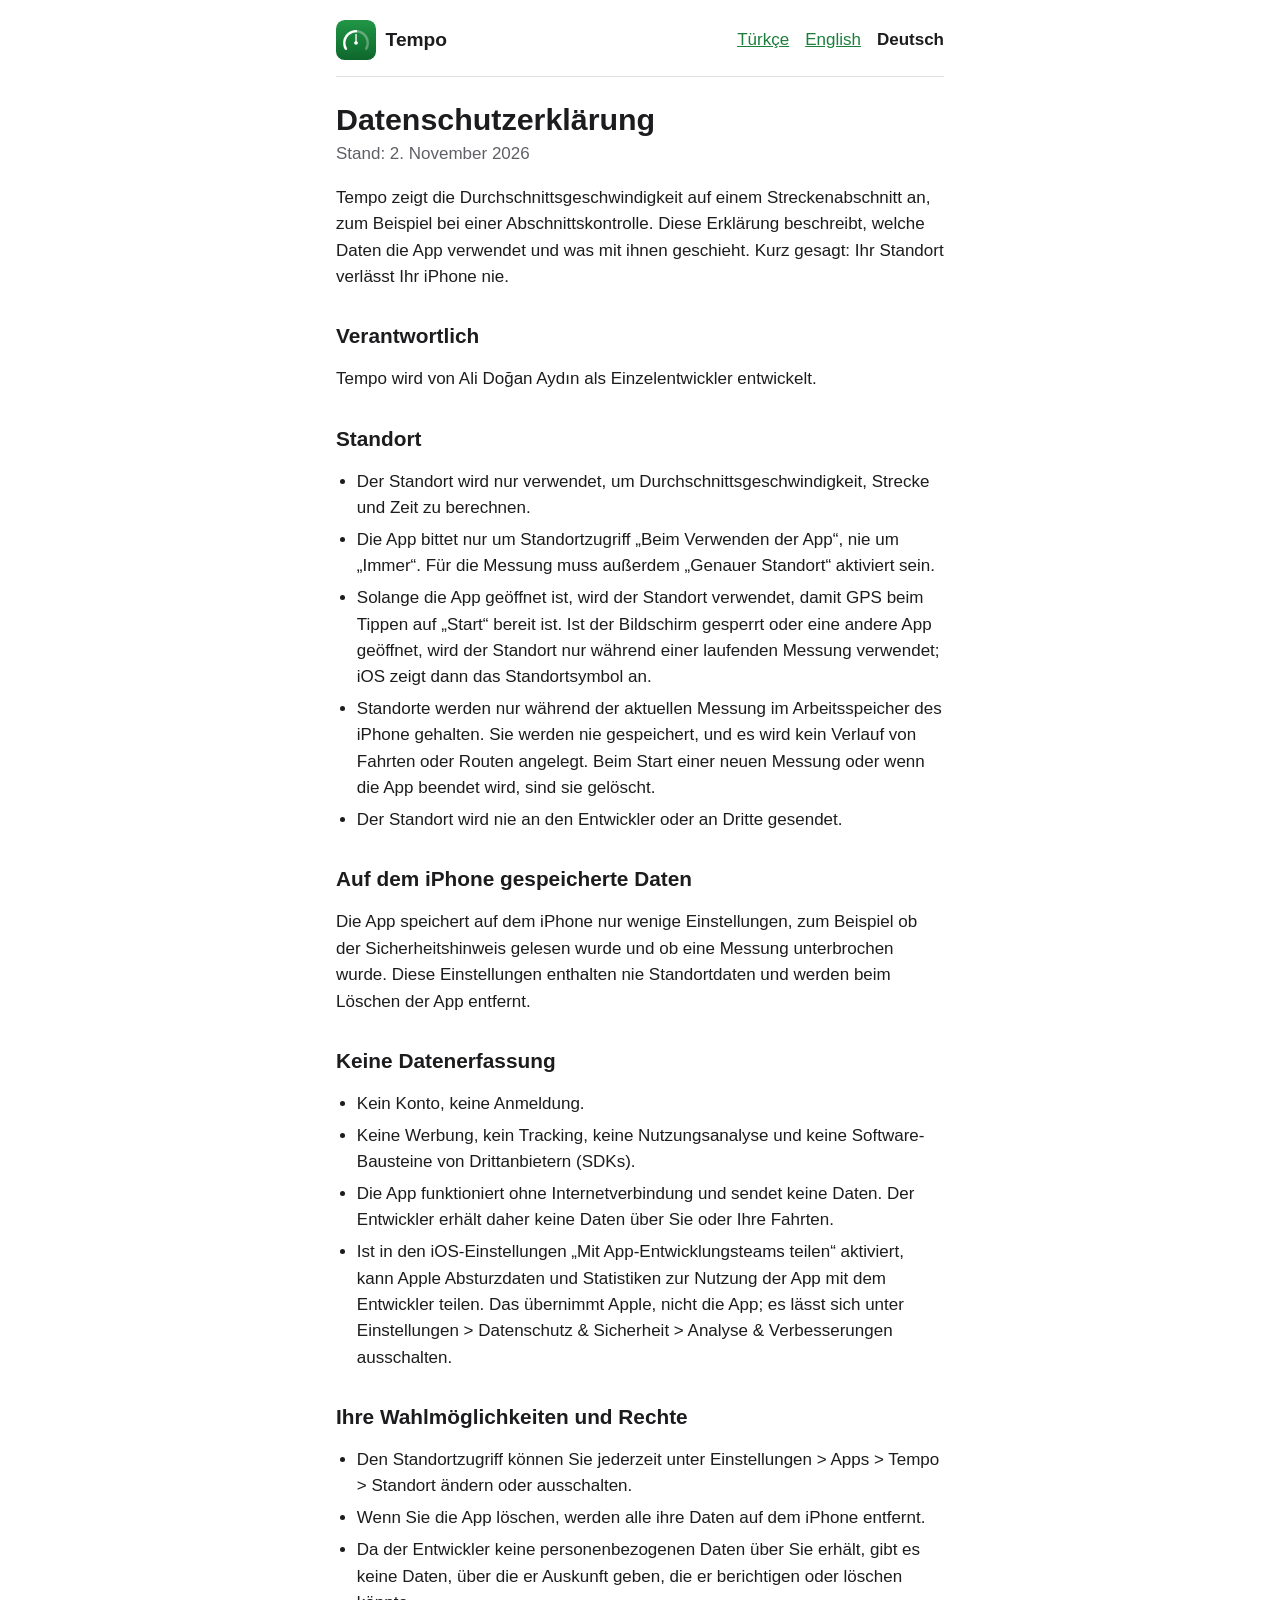
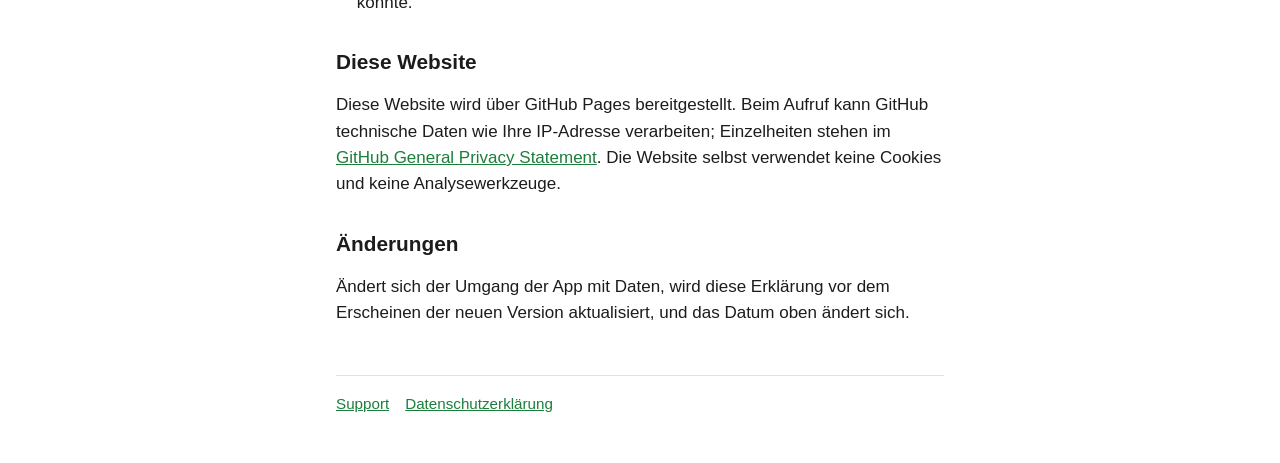
==== de/privacy.html @ 1235f71d "Add the Tempo privacy policy and support pages Turkish, English and German pages for GitHub Pages. T" ====
<!doctype html>
<html lang="de">
<head>
<meta charset="utf-8">
<meta name="viewport" content="width=device-width, initial-scale=1">
<title>Datenschutzerklärung – Tempo</title>
<meta name="description" content="Datenschutzerklärung der App Tempo: Der Standort verlässt das iPhone nie.">
<link rel="icon" href="../icon.png">
<link rel="stylesheet" href="../style.css">
</head>
<body>
<div class="page">
<header>
  <a class="brand" href="../index.html"><img src="../icon.png" alt="" width="40" height="40">Tempo</a>
  <nav class="languages" aria-label="Sprache">
    <a href="../tr/privacy.html" hreflang="tr" lang="tr">Türkçe</a>
    <a href="../en/privacy.html" hreflang="en" lang="en">English</a>
    <a href="privacy.html" aria-current="page">Deutsch</a>
  </nav>
</header>

<main>
<h1>Datenschutzerklärung</h1>
<p class="updated">Stand: 2. November 2026</p>

<p>Tempo zeigt die Durchschnittsgeschwindigkeit auf einem Streckenabschnitt an, zum Beispiel bei einer Abschnittskontrolle. Diese Erklärung beschreibt, welche Daten die App verwendet und was mit ihnen geschieht. Kurz gesagt: Ihr Standort verlässt Ihr iPhone nie.</p>

<h2>Verantwortlich</h2>
<p>Tempo wird von Ali Doğan Aydın als Einzelentwickler entwickelt.</p>
<!-- CONTACT EMAIL PENDING:
<p>Kontakt: <a href="mailto:@@EMAIL@@">@@EMAIL@@</a></p>
-->

<h2>Standort</h2>
<ul>
  <li>Der Standort wird nur verwendet, um Durchschnittsgeschwindigkeit, Strecke und Zeit zu berechnen.</li>
  <li>Die App bittet nur um Standortzugriff „Beim Verwenden der App“, nie um „Immer“. Für die Messung muss außerdem „Genauer Standort“ aktiviert sein.</li>
  <li>Solange die App geöffnet ist, wird der Standort verwendet, damit GPS beim Tippen auf „Start“ bereit ist. Ist der Bildschirm gesperrt oder eine andere App geöffnet, wird der Standort nur während einer laufenden Messung verwendet; iOS zeigt dann das Standortsymbol an.</li>
  <li>Standorte werden nur während der aktuellen Messung im Arbeitsspeicher des iPhone gehalten. Sie werden nie gespeichert, und es wird kein Verlauf von Fahrten oder Routen angelegt. Beim Start einer neuen Messung oder wenn die App beendet wird, sind sie gelöscht.</li>
  <li>Der Standort wird nie an den Entwickler oder an Dritte gesendet.</li>
</ul>

<h2>Auf dem iPhone gespeicherte Daten</h2>
<p>Die App speichert auf dem iPhone nur wenige Einstellungen, zum Beispiel ob der Sicherheitshinweis gelesen wurde und ob eine Messung unterbrochen wurde. Diese Einstellungen enthalten nie Standortdaten und werden beim Löschen der App entfernt.</p>

<h2>Keine Datenerfassung</h2>
<ul>
  <li>Kein Konto, keine Anmeldung.</li>
  <li>Keine Werbung, kein Tracking, keine Nutzungsanalyse und keine Software-Bausteine von Drittanbietern (SDKs).</li>
  <li>Die App funktioniert ohne Internetverbindung und sendet keine Daten. Der Entwickler erhält daher keine Daten über Sie oder Ihre Fahrten.</li>
  <li>Ist in den iOS-Einstellungen „Mit App-Entwicklungsteams teilen“ aktiviert, kann Apple Absturzdaten und Statistiken zur Nutzung der App mit dem Entwickler teilen. Das übernimmt Apple, nicht die App; es lässt sich unter Einstellungen &gt; Datenschutz &amp; Sicherheit &gt; Analyse &amp; Verbesserungen ausschalten.</li>
</ul>

<h2>Ihre Wahlmöglichkeiten und Rechte</h2>
<ul>
  <li>Den Standortzugriff können Sie jederzeit unter Einstellungen &gt; Apps &gt; Tempo &gt; Standort ändern oder ausschalten.</li>
  <li>Wenn Sie die App löschen, werden alle ihre Daten auf dem iPhone entfernt.</li>
  <li>Da der Entwickler keine personenbezogenen Daten über Sie erhält, gibt es keine Daten, über die er Auskunft geben, die er berichtigen oder löschen könnte.</li>
<!-- CONTACT EMAIL PENDING:
  <li>Bei Fragen schreiben Sie an <a href="mailto:@@EMAIL@@">@@EMAIL@@</a>.</li>
-->
</ul>

<h2>Diese Website</h2>
<p>Diese Website wird über GitHub Pages bereitgestellt. Beim Aufruf kann GitHub technische Daten wie Ihre IP-Adresse verarbeiten; Einzelheiten stehen im <a href="https://docs.github.com/en/site-policy/privacy-policies/github-general-privacy-statement">GitHub General Privacy Statement</a>. Die Website selbst verwendet keine Cookies und keine Analysewerkzeuge.</p>

<h2>Änderungen</h2>
<p>Ändert sich der Umgang der App mit Daten, wird diese Erklärung vor dem Erscheinen der neuen Version aktualisiert, und das Datum oben ändert sich.</p>
</main>

<footer>
  <a href="support.html">Support</a>
  <a href="privacy.html">Datenschutzerklärung</a>
</footer>
</div>
</body>
</html>
---- style.css ----
/* System fonts only: loading web fonts would send visitors' IP addresses to a font service. */
:root {
  color-scheme: light dark;
  --bg: #ffffff;
  --text: #1c1c1e;
  --muted: #5f5f66;
  --accent: #1b7f3b;
  --notice-bg: #eef7f0;
  --rule: #e2e2e6;
}

@media (prefers-color-scheme: dark) {
  :root {
    --bg: #111113;
    --text: #f2f2f7;
    --muted: #a1a1aa;
    --accent: #5fd383;
    --notice-bg: #16261b;
    --rule: #2c2c30;
  }
}

* {
  box-sizing: border-box;
}

body {
  margin: 0;
  background: var(--bg);
  color: var(--text);
  font: 17px/1.55 -apple-system, BlinkMacSystemFont, "Segoe UI", Roboto, Helvetica, Arial, sans-serif;
  -webkit-text-size-adjust: 100%;
  overflow-wrap: break-word;
}

.page {
  max-width: 40rem;
  margin: 0 auto;
  padding: 1.25rem 1rem 3rem;
}

a {
  color: var(--accent);
}

header {
  display: flex;
  flex-wrap: wrap;
  align-items: center;
  justify-content: space-between;
  gap: 0.75rem 1rem;
  padding-bottom: 1rem;
  border-bottom: 1px solid var(--rule);
}

.brand {
  display: flex;
  align-items: center;
  gap: 0.6rem;
  color: var(--text);
  font-size: 1.2rem;
  font-weight: 700;
  text-decoration: none;
}

/* iOS draws app icons with rounded corners; the image itself is square. */
.brand img,
.hero img {
  border-radius: 22%;
}

.languages {
  display: flex;
  gap: 1rem;
}

.languages a[aria-current="page"] {
  color: var(--text);
  font-weight: 600;
  text-decoration: none;
}

h1 {
  margin: 1.5rem 0 0.25rem;
  font-size: 1.9rem;
  line-height: 1.2;
}

h2 {
  margin: 2rem 0 0.5rem;
  font-size: 1.3rem;
  line-height: 1.3;
}

h3 {
  margin: 1.25rem 0 0.25rem;
  font-size: 1.05rem;
  line-height: 1.35;
}

h3 + p {
  margin-top: 0;
}

.updated {
  margin-top: 0;
  color: var(--muted);
}

.notice {
  padding: 0.75rem 1rem;
  border-left: 4px solid var(--accent);
  border-radius: 6px;
  background: var(--notice-bg);
}

ul,
ol {
  padding-left: 1.3rem;
}

li + li {
  margin-top: 0.35rem;
}

.hero {
  margin: 2rem 0 1rem;
  text-align: center;
}

.hero h1 {
  margin-top: 0.75rem;
}

.hero p {
  margin: 0;
  color: var(--muted);
}

.language-section {
  padding: 1rem 0;
  border-top: 1px solid var(--rule);
}

.language-section h2 {
  margin-top: 0;
}

footer {
  display: flex;
  flex-wrap: wrap;
  gap: 0.5rem 1rem;
  margin-top: 3rem;
  padding-top: 1rem;
  border-top: 1px solid var(--rule);
  color: var(--muted);
  font-size: 0.95rem;
}
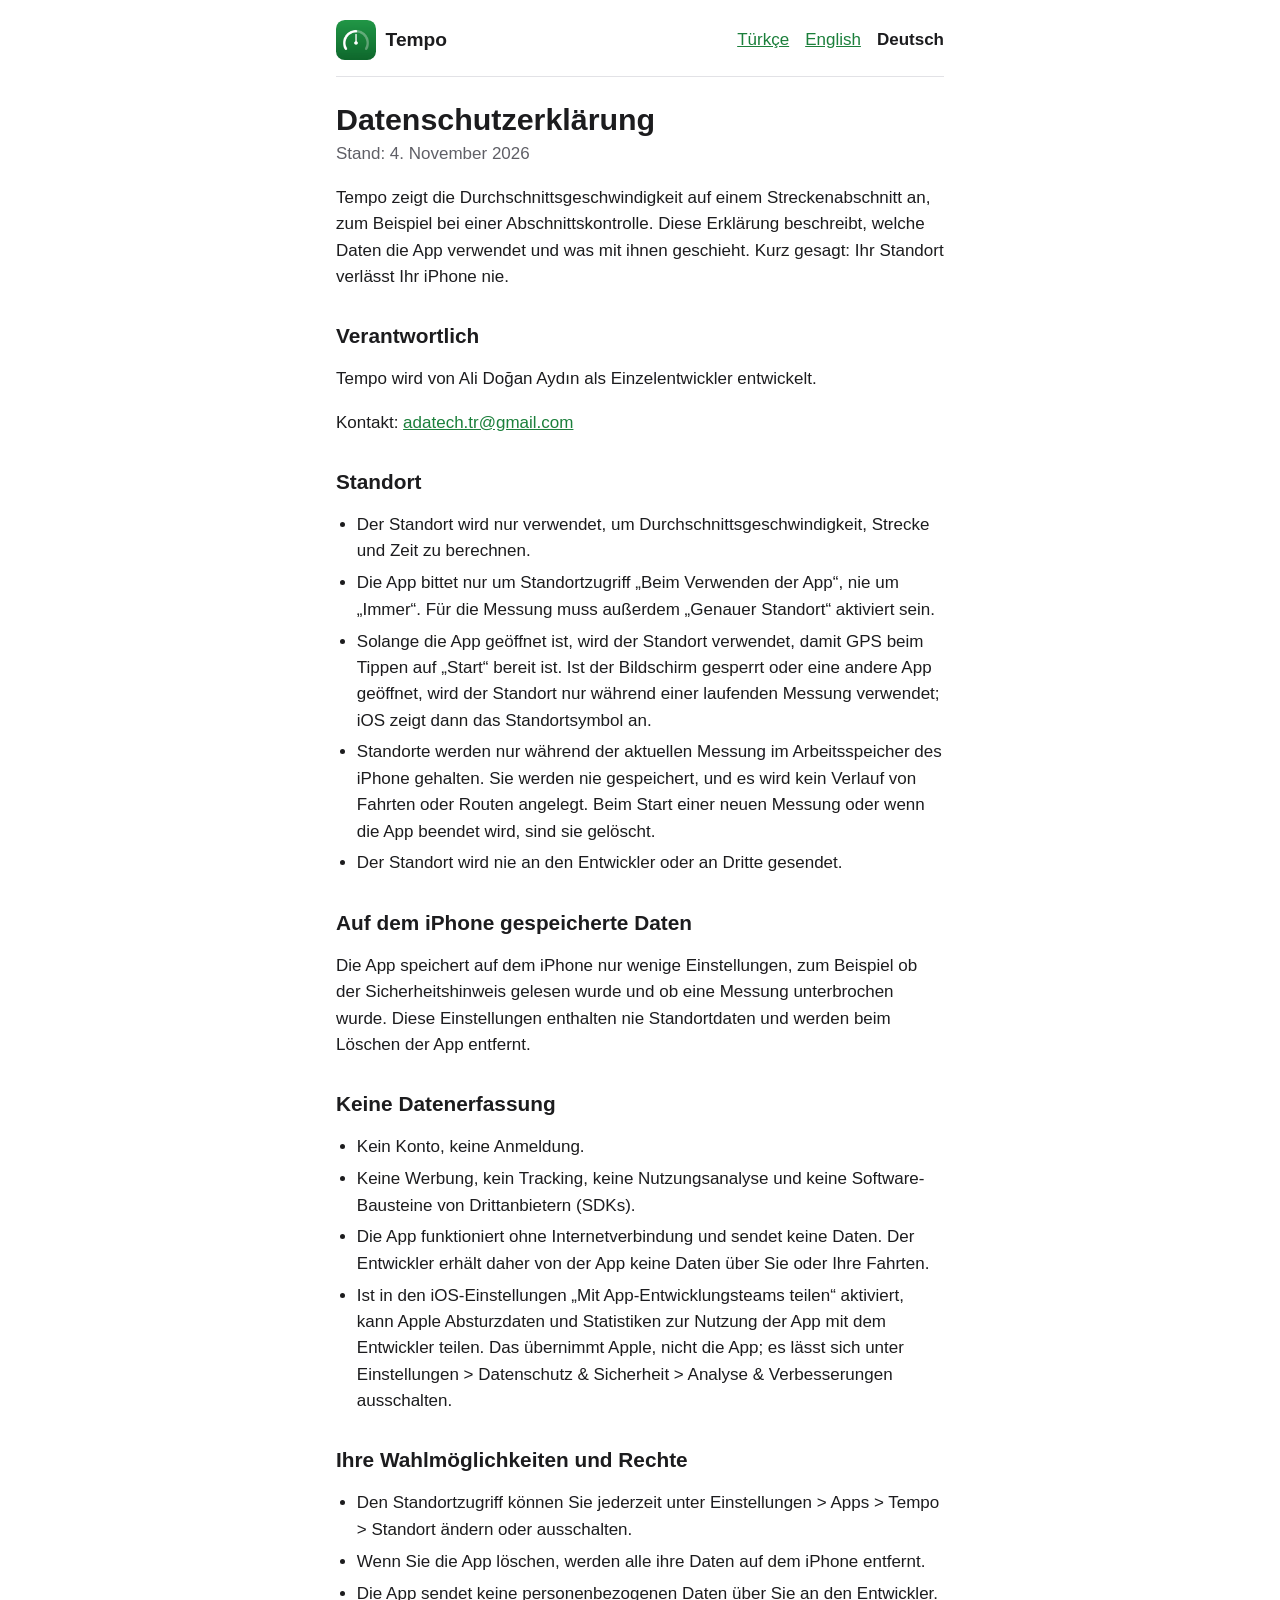
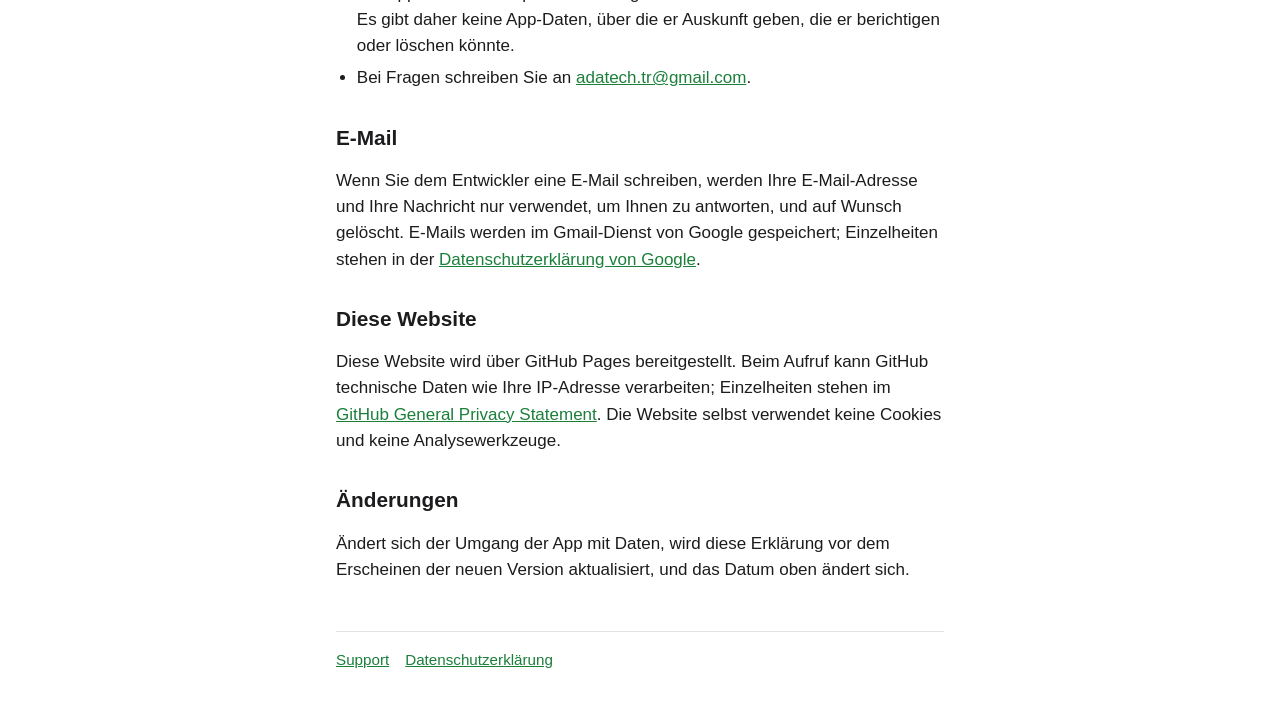
==== commit ae78e473: "Add the contact email to the privacy and support pages The privacy policy now says how emails to the" ====
--- a/de/privacy.html
+++ b/de/privacy.html
@@ -21,15 +21,13 @@
 
 <main>
 <h1>Datenschutzerklärung</h1>
-<p class="updated">Stand: 2. November 2026</p>
+<p class="updated">Stand: 4. November 2026</p>
 
 <p>Tempo zeigt die Durchschnittsgeschwindigkeit auf einem Streckenabschnitt an, zum Beispiel bei einer Abschnittskontrolle. Diese Erklärung beschreibt, welche Daten die App verwendet und was mit ihnen geschieht. Kurz gesagt: Ihr Standort verlässt Ihr iPhone nie.</p>
 
 <h2>Verantwortlich</h2>
 <p>Tempo wird von Ali Doğan Aydın als Einzelentwickler entwickelt.</p>
-<!-- CONTACT EMAIL PENDING:
-<p>Kontakt: <a href="mailto:@@EMAIL@@">@@EMAIL@@</a></p>
--->
+<p>Kontakt: <a href="mailto:adatech.tr@gmail.com">adatech.tr@gmail.com</a></p>
 
 <h2>Standort</h2>
 <ul>
@@ -47,7 +45,7 @@
 <ul>
   <li>Kein Konto, keine Anmeldung.</li>
   <li>Keine Werbung, kein Tracking, keine Nutzungsanalyse und keine Software-Bausteine von Drittanbietern (SDKs).</li>
-  <li>Die App funktioniert ohne Internetverbindung und sendet keine Daten. Der Entwickler erhält daher keine Daten über Sie oder Ihre Fahrten.</li>
+  <li>Die App funktioniert ohne Internetverbindung und sendet keine Daten. Der Entwickler erhält daher von der App keine Daten über Sie oder Ihre Fahrten.</li>
   <li>Ist in den iOS-Einstellungen „Mit App-Entwicklungsteams teilen“ aktiviert, kann Apple Absturzdaten und Statistiken zur Nutzung der App mit dem Entwickler teilen. Das übernimmt Apple, nicht die App; es lässt sich unter Einstellungen &gt; Datenschutz &amp; Sicherheit &gt; Analyse &amp; Verbesserungen ausschalten.</li>
 </ul>
 
@@ -55,11 +53,12 @@
 <ul>
   <li>Den Standortzugriff können Sie jederzeit unter Einstellungen &gt; Apps &gt; Tempo &gt; Standort ändern oder ausschalten.</li>
   <li>Wenn Sie die App löschen, werden alle ihre Daten auf dem iPhone entfernt.</li>
-  <li>Da der Entwickler keine personenbezogenen Daten über Sie erhält, gibt es keine Daten, über die er Auskunft geben, die er berichtigen oder löschen könnte.</li>
-<!-- CONTACT EMAIL PENDING:
-  <li>Bei Fragen schreiben Sie an <a href="mailto:@@EMAIL@@">@@EMAIL@@</a>.</li>
--->
+  <li>Die App sendet keine personenbezogenen Daten über Sie an den Entwickler. Es gibt daher keine App-Daten, über die er Auskunft geben, die er berichtigen oder löschen könnte.</li>
+  <li>Bei Fragen schreiben Sie an <a href="mailto:adatech.tr@gmail.com">adatech.tr@gmail.com</a>.</li>
 </ul>
+
+<h2>E-Mail</h2>
+<p>Wenn Sie dem Entwickler eine E-Mail schreiben, werden Ihre E-Mail-Adresse und Ihre Nachricht nur verwendet, um Ihnen zu antworten, und auf Wunsch gelöscht. E-Mails werden im Gmail-Dienst von Google gespeichert; Einzelheiten stehen in der <a href="https://policies.google.com/privacy">Datenschutzerklärung von Google</a>.</p>
 
 <h2>Diese Website</h2>
 <p>Diese Website wird über GitHub Pages bereitgestellt. Beim Aufruf kann GitHub technische Daten wie Ihre IP-Adresse verarbeiten; Einzelheiten stehen im <a href="https://docs.github.com/en/site-policy/privacy-policies/github-general-privacy-statement">GitHub General Privacy Statement</a>. Die Website selbst verwendet keine Cookies und keine Analysewerkzeuge.</p>
